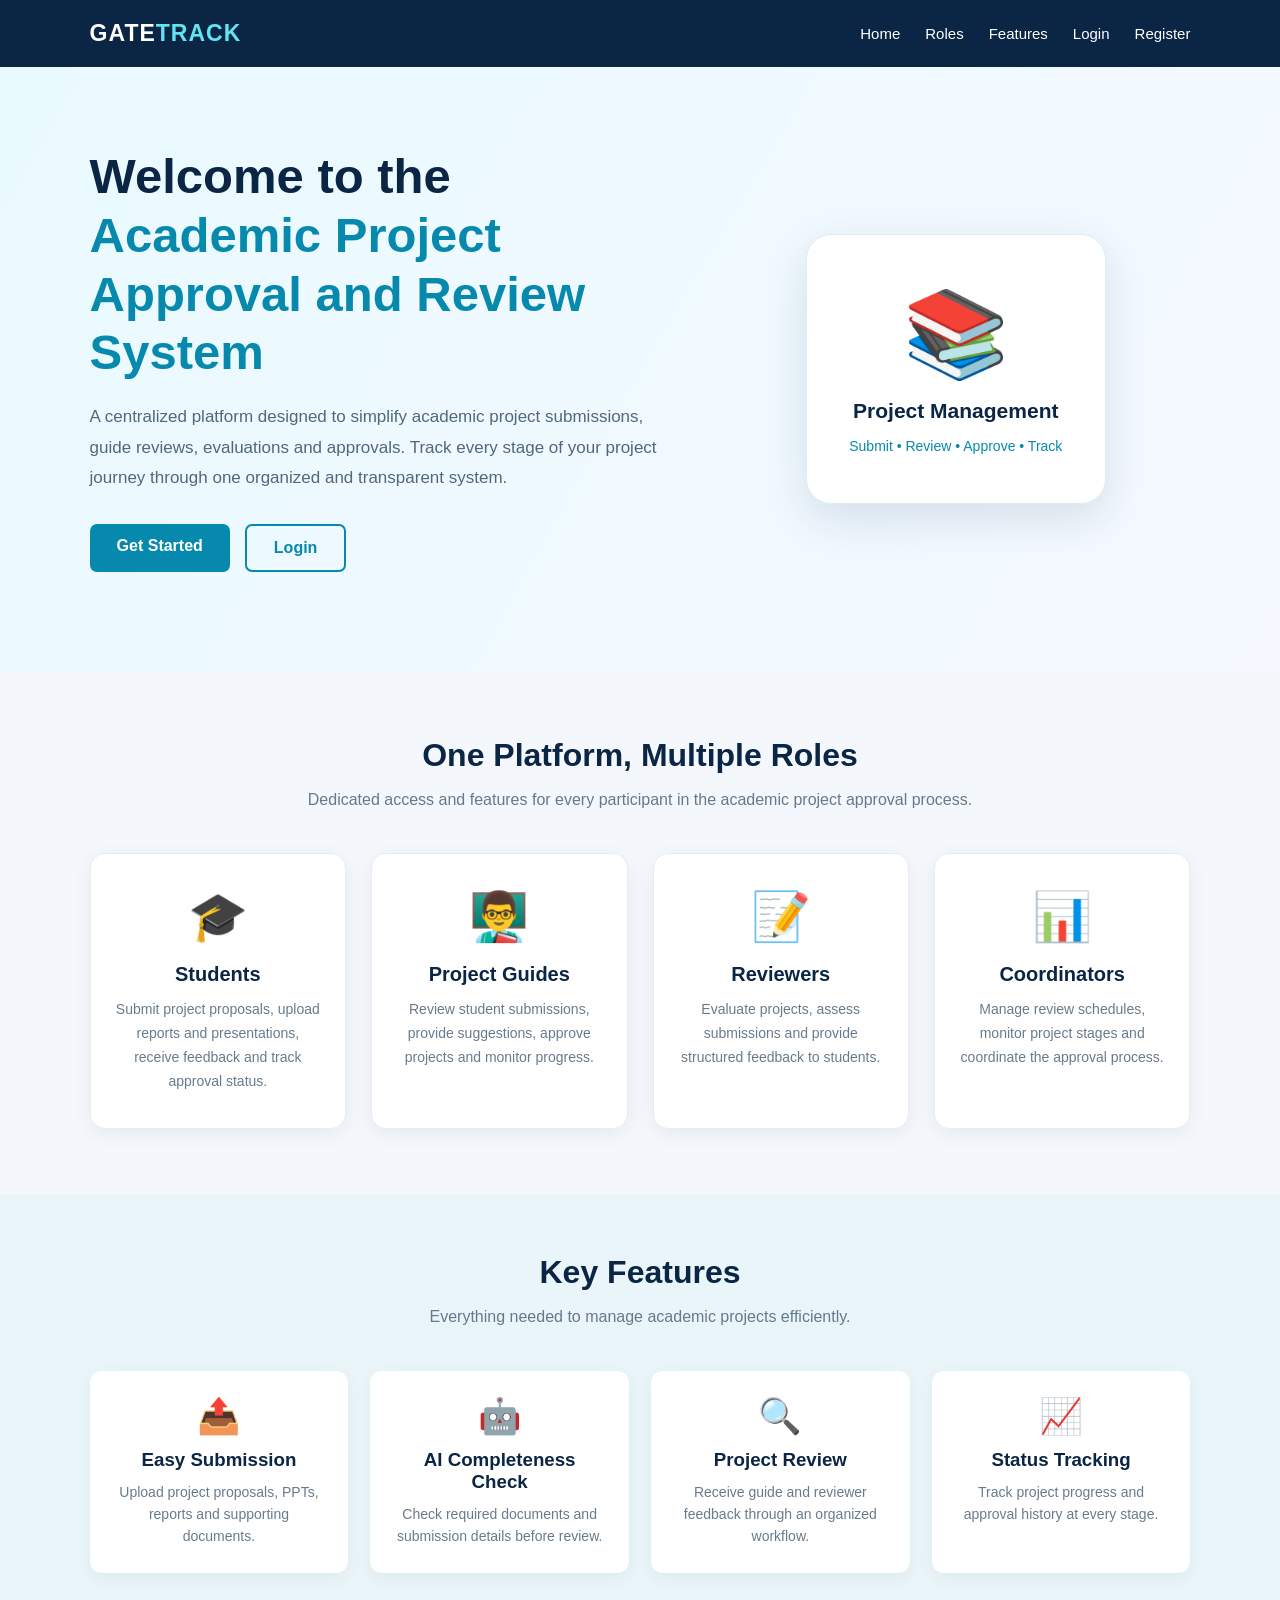
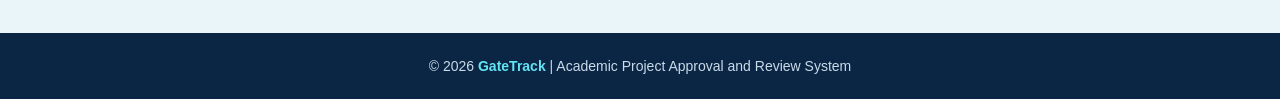
==== index.html @ 1063630a "Add files via upload" ====
<!DOCTYPE html>
<html lang="en">
<head>
  <meta charset="UTF-8">
  <meta name="viewport" content="width=device-width, initial-scale=1.0">
  <title>GateTrack | Academic Project Approval and Review System</title>
 
  <style>
    * {
      margin: 0;
      padding: 0;
      box-sizing: border-box;
    }

    body {
      font-family: "Segoe UI", Arial, sans-serif;
      background: #f4f8fc;
      color: #172b4d;
      overflow-x: hidden;
    }

    /* ================= INTRO SCREEN ================= */

    #intro-screen {
      position: fixed;
      inset: 0;
      z-index: 9999;
      background: linear-gradient(135deg, #071b35, #102f55, #075b78);
      display: flex;
      justify-content: center;
      align-items: center;
      overflow: hidden;
      animation: introExit 1s ease 5.5s forwards;
    }

    .intro-content {
      position: relative;
      z-index: 2;
      text-align: center;
      padding: 25px;
      width: 90%;
      max-width: 900px;
      animation: introAppear 1.2s ease both;
    }

    .intro-icon {
      font-size: 75px;
      margin-bottom: 20px;
      animation: floatIcon 2s ease-in-out infinite;
    }

    .welcome-text {
      color: #8ceaff;
      font-size: 18px;
      letter-spacing: 8px;
      margin-bottom: 18px;
      animation: fadeUp 1s ease both;
    }

  

    .system-name span {
      display: block;
      color: #62e4f3;
      font-size: clamp(22px, 4vw, 42px);
    }

    .intro-subtitle {
      color: #d2e9f7;
      font-size: 16px;
      margin-top: 22px;
      letter-spacing: 1px;
      animation: fadeUp 2s ease both;
    }

    .loading-line {
      width: 230px;
      height: 5px;
      background: rgba(255,255,255,0.2);
      border-radius: 20px;
      margin: 35px auto 15px;
      overflow: hidden;
    }

    .loading-line div {
      height: 100%;
      width: 0;
      background: #62e4f3;
      border-radius: 20px;
      animation: loading 4.5s ease forwards;
    }

    .intro-footer {
      color: #9bbdd2;
      font-size: 12px;
      letter-spacing: 3px;
      margin-top: 15px;
    }

    .animated-lines {
      position: absolute;
      inset: 0;
      overflow: hidden;
    }

    .animated-lines span {
      position: absolute;
      width: 2px;
      height: 150px;
      background: linear-gradient(transparent, #55eaff, transparent);
        .system-name {
      color: white;
      font-size: clamp(28px, 5vw, 52px);
      line-height: 1.3;
      font-weight: 800;
      letter-spacing: 2px;
      animation: titleReveal 1.5s ease both;
    }opacity: 0.5;
      animation: moveLines 5s linear infinite;
    }

    .animated-lines span:nth-child(1) {
      left: 10%;
      animation-delay: 0s;
    }

    .animated-lines span:nth-child(2) {
      left: 30%;
      animation-delay: 1s;
    }

    .animated-lines span:nth-child(3) {
      left: 50%;
      animation-delay: 2s;
    }

    .animated-lines span:nth-child(4) {
      left: 70%;
      animation-delay: 0.5s;
    }

    .animated-lines span:nth-child(5) {
      left: 90%;
      animation-delay: 1.5s;
    }

    /* ================= HOMEPAGE ================= */

    header {
      background: #0b2545;
      color: white;
      padding: 20px 7%;
      display: flex;
      justify-content: space-between;
      align-items: center;
      flex-wrap: wrap;
      gap: 15px;
      box-shadow: 0 4px 15px rgba(0,0,0,0.12);
      animation: fadeDown 1s ease;
    }

    .logo {
      font-size: 23px;
      font-weight: 800;
      letter-spacing: 1px;
    }

    .logo span {
      color: #62e4f3;
    }

    nav {
      display: flex;
      align-items: center;
      gap: 25px;
      flex-wrap: wrap;
    }

    nav a {
      color: white;
      text-decoration: none;
      font-size: 15px;
      transition: 0.3s;
    }

    nav a:hover {
      color: #62e4f3;
    }

    .hero {
      min-height: 490px;
      padding: 80px 7%;
      display: flex;
      align-items: center;
      justify-content: space-between;
      gap: 45px;
      background: linear-gradient(120deg, #e9faff, #f5f9ff);
      flex-wrap: wrap;
    }

    .hero-content {
      flex: 1;
      min-width: 280px;
      animation: fadeUp 1s ease;
    }

    .hero-content h1 {
      font-size: clamp(32px, 5vw, 49px);
      color: #0b2545;
      line-height: 1.2;
      margin-bottom: 20px;
    }

    .hero-content h1 span {
      color: #0789ad;
    }

    .hero-content p {
      color: #52677d;
      font-size: 17px;
      line-height: 1.8;
      max-width: 650px;
      margin-bottom: 30px;
    }

    .hero-buttons {
      display: flex;
      gap: 15px;
      flex-wrap: wrap;
    }

    .btn {
      display: inline-block;
      padding: 13px 27px;
      border-radius: 7px;
      text-decoration: none;
      font-weight: 700;
      transition: 0.3s;
    }

    .btn-primary {
      background: #0789ad;
      color: white;
    }

    .btn-primary:hover {
      background: #056b89;
      transform: translateY(-4px);
      box-shadow: 0 8px 18px rgba(7,137,173,0.25);
    }

    .btn-outline {
      border: 2px solid #0789ad;
      color: #0789ad;
    }

    .btn-outline:hover {
      background: #0789ad;
      color: white;
      transform: translateY(-4px);
    }

    .hero-visual {
      flex: 0.8;
      min-width: 260px;
      display: flex;
      justify-content: center;
      align-items: center;
      animation: floatIcon 4s ease-in-out infinite;
    }

    .visual-card {
      width: 300px;
      height: 270px;
      background: white;
      border-radius: 25px;
      box-shadow: 0 15px 45px rgba(11,37,69,0.12);
      display: flex;
      flex-direction: column;
      justify-content: center;
      align-items: center;
      gap: 15px;
      border: 1px solid #dcecf5;
    }

    .visual-card .big-icon {
      font-size: 85px;
    }

    .visual-card h3 {
      color: #0b2545;
      font-size: 21px;
    }

    .visual-card p {
      color: #0789ad;
      font-size: 14px;
    }

    /* ================= ROLE SECTION ================= */

    .roles-section {
      padding: 65px 7%;
      text-align: center;
    }

    .section-heading {
      font-size: 32px;
      color: #0b2545;
      margin-bottom: 12px;
    }

    .section-description {
      color: #66798c;
      margin-bottom: 40px;
      line-height: 1.7;
    }

    .role-container {
      display: grid;
      grid-template-columns: repeat(auto-fit, minmax(220px, 1fr));
      gap: 25px;
    }

    .role-card {
      background: white;
      padding: 35px 22px;
      border-radius: 15px;
      box-shadow: 0 5px 22px rgba(0,0,0,0.06);
      border: 1px solid #e5edf3;
      transition: 0.35s;
      animation: fadeUp 1s ease both;
    }

    .role-card:hover {
      transform: translateY(-10px);
      box-shadow: 0 15px 30px rgba(7,137,173,0.13);
      border-color: #62d5e8;
    }

    .role-icon {
      font-size: 48px;
      margin-bottom: 18px;
    }

    .role-card h3 {
      color: #0b2545;
      margin-bottom: 12px;
      font-size: 20px;
    }

    .role-card p {
      color: #687b8d;
      font-size: 14px;
      line-height: 1.7;
    }

    /* ================= FEATURES ================= */

    .features-section {
      padding: 60px 7%;
      background: #eaf5fa;
      text-align: center;
    }

    .features-grid {
      display: grid;
      grid-template-columns: repeat(auto-fit, minmax(210px, 1fr));
      gap: 22px;
      margin-top: 35px;
    }

    .feature {
      background: white;
      border-radius: 12px;
      padding: 25px;
      box-shadow: 0 5px 18px rgba(0,0,0,0.05);
      transition: 0.3s;
    }

    .feature:hover {
      transform: translateY(-6px);
    }

    .feature-icon {
      font-size: 35px;
      margin-bottom: 12px;
    }

    .feature h3 {
      color: #0b2545;
      margin-bottom: 10px;
    }

    .feature p {
      color: #687b8d;
      font-size: 14px;
      line-height: 1.6;
    }

    /* ================= FOOTER ================= */

    footer {
      background: #0b2545;
      color: #c9dbe8;
      text-align: center;
      padding: 25px 15px;
      font-size: 14px;
    }

    footer strong {
      color: #62e4f3;
    }

    /* ================= ANIMATIONS ================= */

    @keyframes introAppear {
      from {
        opacity: 0;
        transform: translateY(35px);
      }
      to {
        opacity: 1;
        transform: translateY(0);
      }
    }

    @keyframes titleReveal {
      from {
        opacity: 0;
        transform: scale(0.8);
        letter-spacing: 10px;
      }
      to {
        opacity: 1;
        transform: scale(1);
        letter-spacing: 2px;
      }
    }

    @keyframes fadeUp {
      from {
        opacity: 0;
        transform: translateY(30px);
      }
      to {
        opacity: 1;
        transform: translateY(0);
      }
    }

    @keyframes fadeDown {
      from {
        opacity: 0;
        transform: translateY(-25px);
      }
      to {
        opacity: 1;
        transform: translateY(0);
      }
    }

    @keyframes floatIcon {
      0%, 100% {
        transform: translateY(0);
      }
      50% {
        transform: translateY(-15px);
      }
    }

    @keyframes loading {
      from {
        width: 0;
      }
      to {
        width: 100%;
      }
    }

    @keyframes moveLines {
      0% {
        top: -180px;
        opacity: 0;
      }
      20% {
        opacity: 0.6;
      }
      100% {
        top: 110%;
        opacity: 0;
      }
    }

    @keyframes introExit {
      to {
        opacity: 0;
        visibility: hidden;
        pointer-events: none;
      }
    }

    /* ================= MOBILE ================= */

    @media (max-width: 700px) {
      header {
        justify-content: center;
        text-align: center;
      }

      nav {
        justify-content: center;
        gap: 15px;
      }

      .hero {
        text-align: center;
        justify-content: center;
        padding-top: 55px;
      }

      .hero-buttons {
        justify-content: center;
      }

      .hero-visual {
        width: 100%;
      }

      .visual-card {
        width: 270px;
      }

      .welcome-text {
        letter-spacing: 4px;
      }
    }

    @media (prefers-reduced-motion: reduce) {
      *, *::before, *::after {
        animation-duration: 0.01ms !important;
        animation-iteration-count: 1 !important;
        transition-duration: 0.01ms !important;
      }

      #intro-screen {
        display: none;
      }
    }
  </style>
</head>

<body>

  <!-- ================= ANIMATED INTRO ================= -->

  <div id="intro-screen">
    <div class="animated-lines">
      <span></span>
      <span></span>
      <span></span>
      <span></span>
      <span></span>
    </div>

    <div class="intro-content">
      <div class="intro-icon">🎓</div>

      <h2 class="welcome-text">WELCOME TO</h2>

      <h1 class="system-name">
        ACADEMIC PROJECT
        <span>APPROVAL AND REVIEW SYSTEM</span>
      </h1>

      <p class="intro-subtitle">
        A smarter way to submit, review and manage academic projects.
      </p>

      <div class="loading-line">
        <div></div>
      </div>

      <p class="intro-footer">
        GATETRACK | PROJECT MANAGEMENT PORTAL
      </p>
    </div>
  </div>

  <!-- ================= MAIN HOMEPAGE ================= -->

  <header>
    <div class="logo">
      GATE<span>TRACK</span>
    </div>

    <nav>
      <a href="index.html">Home</a>
      <a href="#roles">Roles</a>
      <a href="#features">Features</a>
      <a href="login.html">Login</a>
      <a href="register.html">Register</a>
    </nav>
  </header>

  <!-- HERO SECTION -->

  <section class="hero">
    <div class="hero-content">

      <h1>
        Welcome to the
        <span>Academic Project Approval and Review System</span>
      </h1>

      <p>
        A centralized platform designed to simplify academic project
        submissions, guide reviews, evaluations and approvals.
        Track every stage of your project journey through one organized
        and transparent system.
      </p>

      <div class="hero-buttons">
        <a href="register.html" class="btn btn-primary">Get Started</a>
        <a href="login.html" class="btn btn-outline">Login</a>
      </div>

      <div id="go" style="margin-top:20px;"></div>
    </div>

    <div class="hero-visual">
      <div class="visual-card">
        <div class="big-icon">📚</div>
        <h3>Project Management</h3>
        <p>Submit • Review • Approve • Track</p>
      </div>
    </div>
  </section>

  <!-- ROLE SECTION -->

  <section class="roles-section" id="roles">

    <h2 class="section-heading">One Platform, Multiple Roles</h2>

    <p class="section-description">
      Dedicated access and features for every participant in the
      academic project approval process.
    </p>

    <div class="role-container">

      <div class="role-card">
        <div class="role-icon">🎓</div>
        <h3>Students</h3>
        <p>
          Submit project proposals, upload reports and presentations,
          receive feedback and track approval status.
        </p>
      </div>

      <div class="role-card">
        <div class="role-icon">👨‍🏫</div>
        <h3>Project Guides</h3>
        <p>
          Review student submissions, provide suggestions,
          approve projects and monitor progress.
        </p>
      </div>

      <div class="role-card">
        <div class="role-icon">📝</div>
        <h3>Reviewers</h3>
        <p>
          Evaluate projects, assess submissions and provide
          structured feedback to students.
        </p>
      </div>

      <div class="role-card">
        <div class="role-icon">📊</div>
        <h3>Coordinators</h3>
        <p>
          Manage review schedules, monitor project stages
          and coordinate the approval process.
        </p>
      </div>

    </div>
  </section>

  <!-- FEATURES SECTION -->

  <section class="features-section" id="features">

    <h2 class="section-heading">Key Features</h2>

    <p class="section-description">
      Everything needed to manage academic projects efficiently.
    </p>

    <div class="features-grid">

      <div class="feature">
        <div class="feature-icon">📤</div>
        <h3>Easy Submission</h3>
        <p>
          Upload project proposals, PPTs, reports and supporting documents.
        </p>
      </div>

      <div class="feature">
        <div class="feature-icon">🤖</div>
        <h3>AI Completeness Check</h3>
        <p>
          Check required documents and submission details before review.
        </p>
      </div>

      <div class="feature">
        <div class="feature-icon">🔍</div>
        <h3>Project Review</h3>
        <p>
          Receive guide and reviewer feedback through an organized workflow.
        </p>
      </div>

      <div class="feature">
        <div class="feature-icon">📈</div>
        <h3>Status Tracking</h3>
        <p>
          Track project progress and approval history at every stage.
        </p>
      </div>

    </div>
  </section>

  <!-- FOOTER -->

  <footer>
    <p>
      © 2026 <strong>GateTrack</strong> |
      Academic Project Approval and Review System
    </p>
  </footer>

  <!-- ================= JAVASCRIPT ================= -->

  <script>
    // Remove the intro after its animation finishes
    window.addEventListener("load", function () {
      setTimeout(function () {
        const intro = document.getElementById("intro-screen");

        if (intro) {
          intro.remove();
        }
      }, 6500);
    });

    // Preserve the existing login-session dashboard link, if available
    try {
      if (typeof user === "function" &&
          typeof HOME !== "undefined" &&
          typeof $ === "function") {

        const u = user();

        if (u) {
          const who = $("who");
          const lo = $("lo");
          const go = $("go");

          if (who) {
            who.textContent = u.name + " · " + u.role;
          }

          if (lo) {
            lo.style.display = "";
          }

          if (go && HOME[u.role]) {
            go.innerHTML =
              '<a class="btn btn-primary" href="' +
              HOME[u.role] +
              '">Open my dashboard</a>';
          }
        }
      }
    } catch (error) {
      console.log("Homepage session check:", error.message);
    }
  </script>

</body>
</html>
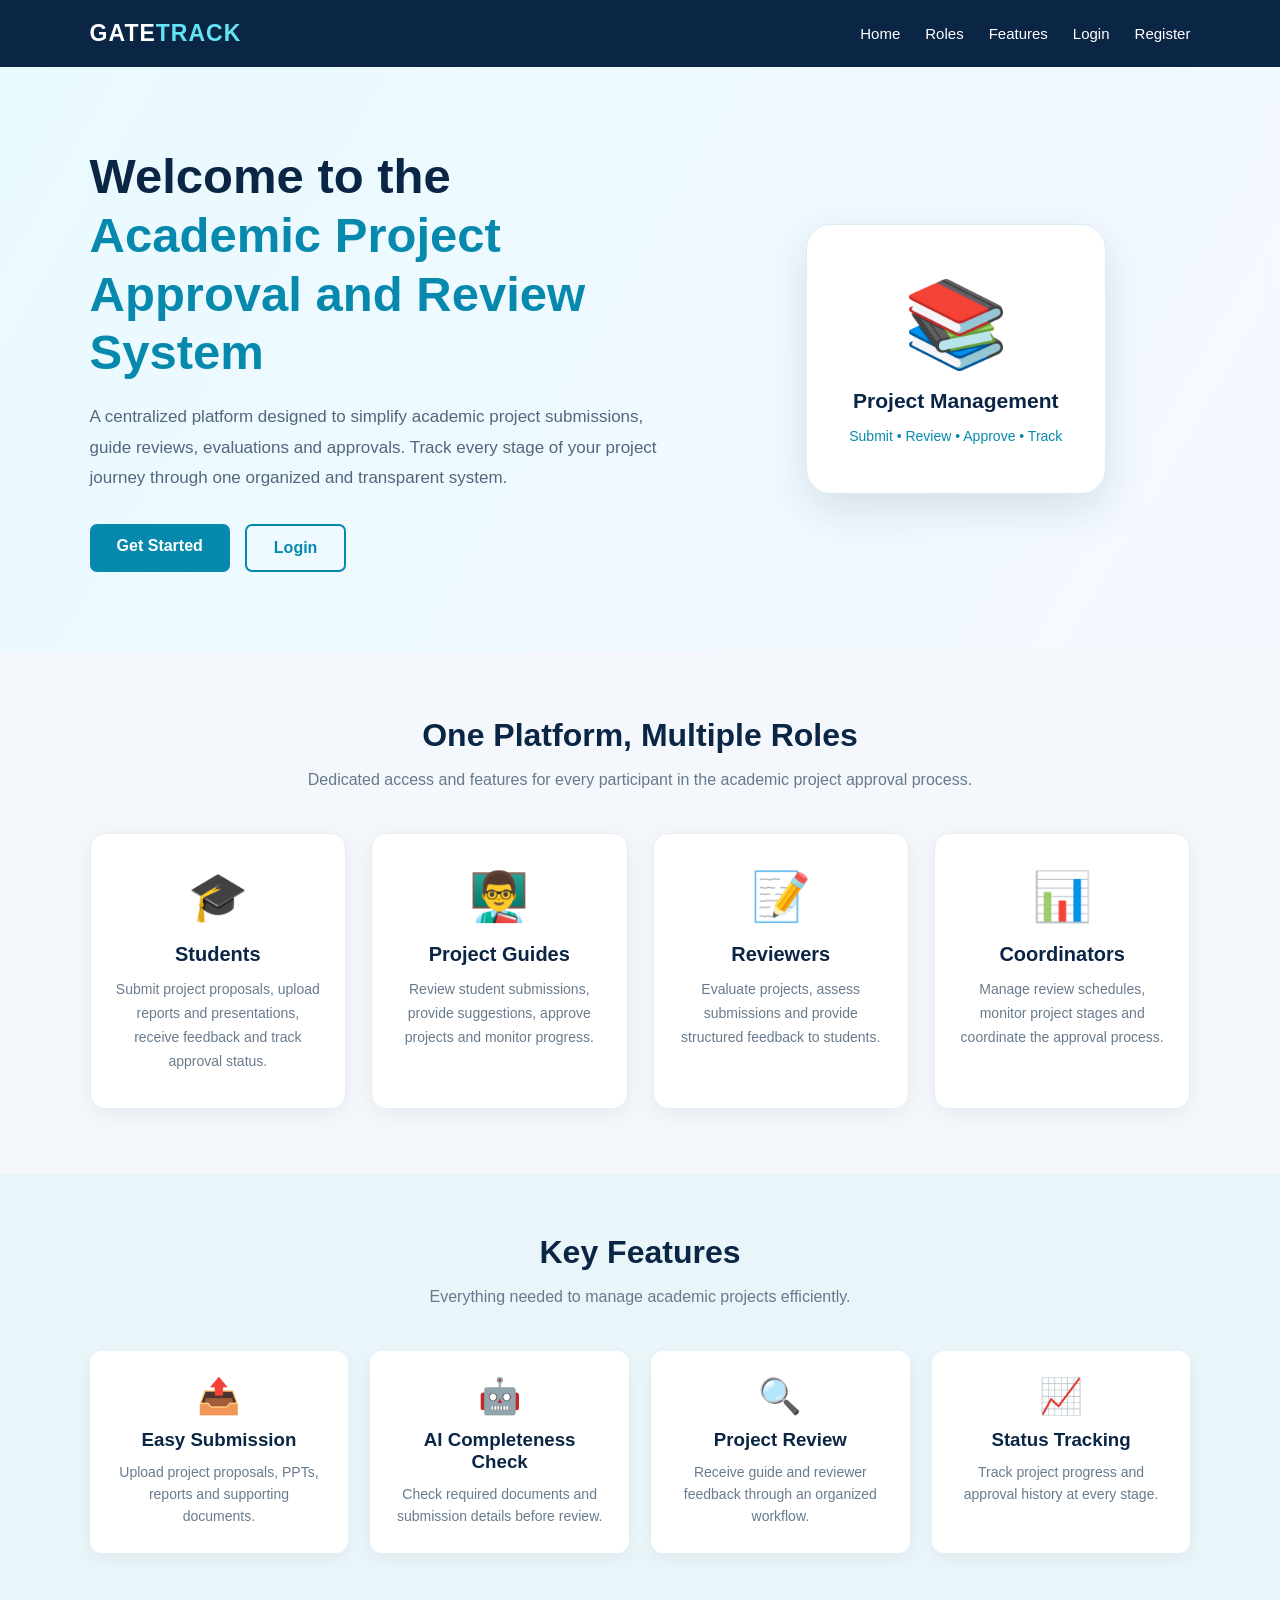
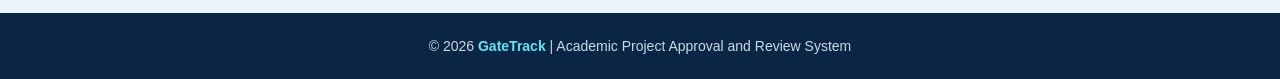
==== commit 7990218b: "Update index.html" ====
--- a/index.html
+++ b/index.html
@@ -4,8 +4,9 @@
 <head>
   <meta charset="UTF-8">
   <meta name="viewport" content="width=device-width, initial-scale=1.0">
+
   <title>GateTrack | Academic Project Approval and Review System</title>
- 
+
   <style>
     * {
       margin: 0;
@@ -58,7 +59,14 @@
       animation: fadeUp 1s ease both;
     }
 
-  
+    .system-name {
+      color: white;
+      font-size: clamp(28px, 5vw, 52px);
+      line-height: 1.3;
+      font-weight: 800;
+      letter-spacing: 2px;
+      animation: titleReveal 1.5s ease both;
+    }
 
     .system-name span {
       display: block;
@@ -109,14 +117,7 @@
       width: 2px;
       height: 150px;
       background: linear-gradient(transparent, #55eaff, transparent);
-        .system-name {
-      color: white;
-      font-size: clamp(28px, 5vw, 52px);
-      line-height: 1.3;
-      font-weight: 800;
-      letter-spacing: 2px;
-      animation: titleReveal 1.5s ease both;
-    }opacity: 0.5;
+      opacity: 0.5;
       animation: moveLines 5s linear infinite;
     }
 
@@ -145,7 +146,7 @@
       animation-delay: 1.5s;
     }
 
-    /* ================= HOMEPAGE ================= */
+    /* ================= HOMEPAGE HEADER ================= */
 
     header {
       background: #0b2545;
@@ -187,6 +188,8 @@
     nav a:hover {
       color: #62e4f3;
     }
+
+    /* ================= HERO SECTION ================= */
 
     .hero {
       min-height: 490px;
@@ -356,7 +359,7 @@
       line-height: 1.7;
     }
 
-    /* ================= FEATURES ================= */
+    /* ================= FEATURES SECTION ================= */
 
     .features-section {
       padding: 60px 7%;
@@ -420,6 +423,7 @@
         opacity: 0;
         transform: translateY(35px);
       }
+
       to {
         opacity: 1;
         transform: translateY(0);
@@ -432,6 +436,7 @@
         transform: scale(0.8);
         letter-spacing: 10px;
       }
+
       to {
         opacity: 1;
         transform: scale(1);
@@ -444,6 +449,7 @@
         opacity: 0;
         transform: translateY(30px);
       }
+
       to {
         opacity: 1;
         transform: translateY(0);
@@ -455,6 +461,7 @@
         opacity: 0;
         transform: translateY(-25px);
       }
+
       to {
         opacity: 1;
         transform: translateY(0);
@@ -465,6 +472,7 @@
       0%, 100% {
         transform: translateY(0);
       }
+
       50% {
         transform: translateY(-15px);
       }
@@ -474,6 +482,7 @@
       from {
         width: 0;
       }
+
       to {
         width: 100%;
       }
@@ -484,9 +493,11 @@
         top: -180px;
         opacity: 0;
       }
+
       20% {
         opacity: 0.6;
       }
+
       100% {
         top: 110%;
         opacity: 0;
@@ -501,9 +512,10 @@
       }
     }
 
-    /* ================= MOBILE ================= */
+    /* ================= MOBILE RESPONSIVENESS ================= */
 
     @media (max-width: 700px) {
+
       header {
         justify-content: center;
         text-align: center;
@@ -538,6 +550,7 @@
     }
 
     @media (prefers-reduced-motion: reduce) {
+
       *, *::before, *::after {
         animation-duration: 0.01ms !important;
         animation-iteration-count: 1 !important;
@@ -548,6 +561,7 @@
         display: none;
       }
     }
+
   </style>
 </head>
 
@@ -556,6 +570,7 @@
   <!-- ================= ANIMATED INTRO ================= -->
 
   <div id="intro-screen">
+
     <div class="animated-lines">
       <span></span>
       <span></span>
@@ -565,6 +580,7 @@
     </div>
 
     <div class="intro-content">
+
       <div class="intro-icon">🎓</div>
 
       <h2 class="welcome-text">WELCOME TO</h2>
@@ -585,12 +601,14 @@
       <p class="intro-footer">
         GATETRACK | PROJECT MANAGEMENT PORTAL
       </p>
+
     </div>
   </div>
 
   <!-- ================= MAIN HOMEPAGE ================= -->
 
   <header>
+
     <div class="logo">
       GATE<span>TRACK</span>
     </div>
@@ -602,11 +620,13 @@
       <a href="login.html">Login</a>
       <a href="register.html">Register</a>
     </nav>
+
   </header>
 
-  <!-- HERO SECTION -->
+  <!-- ================= HERO SECTION ================= -->
 
   <section class="hero">
+
     <div class="hero-content">
 
       <h1>
@@ -622,27 +642,42 @@
       </p>
 
       <div class="hero-buttons">
-        <a href="register.html" class="btn btn-primary">Get Started</a>
-        <a href="login.html" class="btn btn-outline">Login</a>
-      </div>
-
-      <div id="go" style="margin-top:20px;"></div>
+
+        <a href="register.html" class="btn btn-primary">
+          Get Started
+        </a>
+
+        <a href="login.html" class="btn btn-outline">
+          Login
+        </a>
+
+      </div>
+
     </div>
 
     <div class="hero-visual">
+
       <div class="visual-card">
+
         <div class="big-icon">📚</div>
+
         <h3>Project Management</h3>
+
         <p>Submit • Review • Approve • Track</p>
-      </div>
+
+      </div>
+
     </div>
+
   </section>
 
-  <!-- ROLE SECTION -->
+  <!-- ================= ROLE SECTION ================= -->
 
   <section class="roles-section" id="roles">
 
-    <h2 class="section-heading">One Platform, Multiple Roles</h2>
+    <h2 class="section-heading">
+      One Platform, Multiple Roles
+    </h2>
 
     <p class="section-description">
       Dedicated access and features for every participant in the
@@ -652,49 +687,68 @@
     <div class="role-container">
 
       <div class="role-card">
+
         <div class="role-icon">🎓</div>
+
         <h3>Students</h3>
+
         <p>
           Submit project proposals, upload reports and presentations,
           receive feedback and track approval status.
         </p>
+
       </div>
 
       <div class="role-card">
+
         <div class="role-icon">👨‍🏫</div>
+
         <h3>Project Guides</h3>
+
         <p>
           Review student submissions, provide suggestions,
           approve projects and monitor progress.
         </p>
+
       </div>
 
       <div class="role-card">
+
         <div class="role-icon">📝</div>
+
         <h3>Reviewers</h3>
+
         <p>
           Evaluate projects, assess submissions and provide
           structured feedback to students.
         </p>
+
       </div>
 
       <div class="role-card">
+
         <div class="role-icon">📊</div>
+
         <h3>Coordinators</h3>
+
         <p>
           Manage review schedules, monitor project stages
           and coordinate the approval process.
         </p>
+
       </div>
 
     </div>
+
   </section>
 
-  <!-- FEATURES SECTION -->
+  <!-- ================= FEATURES SECTION ================= -->
 
   <section class="features-section" id="features">
 
-    <h2 class="section-heading">Key Features</h2>
+    <h2 class="section-heading">
+      Key Features
+    </h2>
 
     <p class="section-description">
       Everything needed to manage academic projects efficiently.
@@ -703,95 +757,88 @@
     <div class="features-grid">
 
       <div class="feature">
+
         <div class="feature-icon">📤</div>
+
         <h3>Easy Submission</h3>
+
         <p>
           Upload project proposals, PPTs, reports and supporting documents.
         </p>
+
       </div>
 
       <div class="feature">
+
         <div class="feature-icon">🤖</div>
+
         <h3>AI Completeness Check</h3>
+
         <p>
           Check required documents and submission details before review.
         </p>
+
       </div>
 
       <div class="feature">
+
         <div class="feature-icon">🔍</div>
+
         <h3>Project Review</h3>
+
         <p>
           Receive guide and reviewer feedback through an organized workflow.
         </p>
+
       </div>
 
       <div class="feature">
+
         <div class="feature-icon">📈</div>
+
         <h3>Status Tracking</h3>
+
         <p>
           Track project progress and approval history at every stage.
         </p>
+
       </div>
 
     </div>
+
   </section>
 
-  <!-- FOOTER -->
+  <!-- ================= FOOTER ================= -->
 
   <footer>
+
     <p>
       © 2026 <strong>GateTrack</strong> |
       Academic Project Approval and Review System
     </p>
+
   </footer>
 
   <!-- ================= JAVASCRIPT ================= -->
 
   <script>
-    // Remove the intro after its animation finishes
+
+    // Remove the animated intro after it finishes
+
     window.addEventListener("load", function () {
+
       setTimeout(function () {
+
         const intro = document.getElementById("intro-screen");
 
         if (intro) {
           intro.remove();
         }
+
       }, 6500);
+
     });
 
-    // Preserve the existing login-session dashboard link, if available
-    try {
-      if (typeof user === "function" &&
-          typeof HOME !== "undefined" &&
-          typeof $ === "function") {
-
-        const u = user();
-
-        if (u) {
-          const who = $("who");
-          const lo = $("lo");
-          const go = $("go");
-
-          if (who) {
-            who.textContent = u.name + " · " + u.role;
-          }
-
-          if (lo) {
-            lo.style.display = "";
-          }
-
-          if (go && HOME[u.role]) {
-            go.innerHTML =
-              '<a class="btn btn-primary" href="' +
-              HOME[u.role] +
-              '">Open my dashboard</a>';
-          }
-        }
-      }
-    } catch (error) {
-      console.log("Homepage session check:", error.message);
-    }
   </script>
 
 </body>
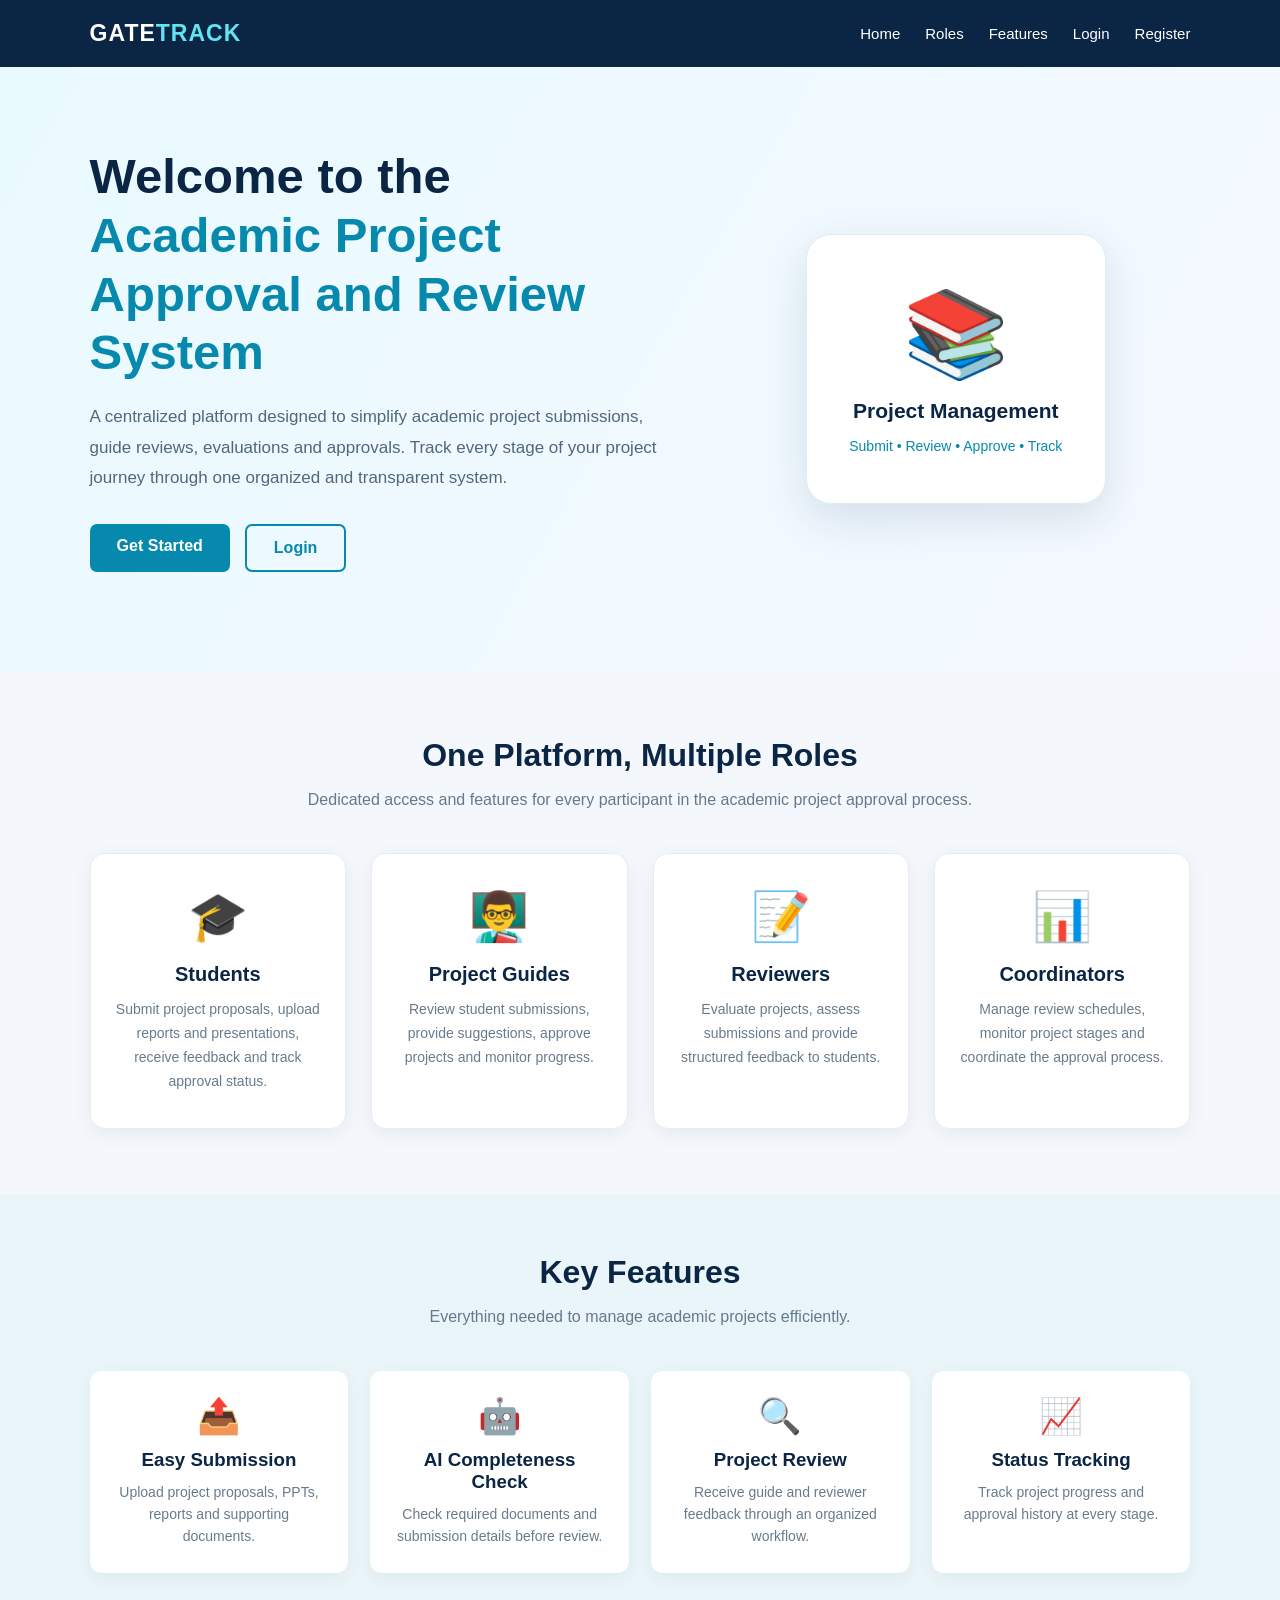
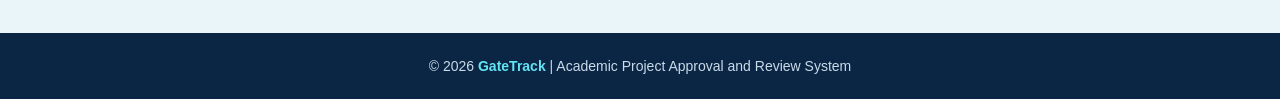
==== commit c80fa172: "Update index.html" ====
--- a/index.html
+++ b/index.html
@@ -4,9 +4,8 @@
 <head>
   <meta charset="UTF-8">
   <meta name="viewport" content="width=device-width, initial-scale=1.0">
-
   <title>GateTrack | Academic Project Approval and Review System</title>
-
+ 
   <style>
     * {
       margin: 0;
@@ -59,14 +58,7 @@
       animation: fadeUp 1s ease both;
     }
 
-    .system-name {
-      color: white;
-      font-size: clamp(28px, 5vw, 52px);
-      line-height: 1.3;
-      font-weight: 800;
-      letter-spacing: 2px;
-      animation: titleReveal 1.5s ease both;
-    }
+  
 
     .system-name span {
       display: block;
@@ -117,7 +109,14 @@
       width: 2px;
       height: 150px;
       background: linear-gradient(transparent, #55eaff, transparent);
-      opacity: 0.5;
+        .system-name {
+      color: white;
+      font-size: clamp(28px, 5vw, 52px);
+      line-height: 1.3;
+      font-weight: 800;
+      letter-spacing: 2px;
+      animation: titleReveal 1.5s ease both;
+    }opacity: 0.5;
       animation: moveLines 5s linear infinite;
     }
 
@@ -146,7 +145,7 @@
       animation-delay: 1.5s;
     }
 
-    /* ================= HOMEPAGE HEADER ================= */
+    /* ================= HOMEPAGE ================= */
 
     header {
       background: #0b2545;
@@ -188,8 +187,6 @@
     nav a:hover {
       color: #62e4f3;
     }
-
-    /* ================= HERO SECTION ================= */
 
     .hero {
       min-height: 490px;
@@ -359,7 +356,7 @@
       line-height: 1.7;
     }
 
-    /* ================= FEATURES SECTION ================= */
+    /* ================= FEATURES ================= */
 
     .features-section {
       padding: 60px 7%;
@@ -423,7 +420,6 @@
         opacity: 0;
         transform: translateY(35px);
       }
-
       to {
         opacity: 1;
         transform: translateY(0);
@@ -436,7 +432,6 @@
         transform: scale(0.8);
         letter-spacing: 10px;
       }
-
       to {
         opacity: 1;
         transform: scale(1);
@@ -449,7 +444,6 @@
         opacity: 0;
         transform: translateY(30px);
       }
-
       to {
         opacity: 1;
         transform: translateY(0);
@@ -461,7 +455,6 @@
         opacity: 0;
         transform: translateY(-25px);
       }
-
       to {
         opacity: 1;
         transform: translateY(0);
@@ -472,7 +465,6 @@
       0%, 100% {
         transform: translateY(0);
       }
-
       50% {
         transform: translateY(-15px);
       }
@@ -482,7 +474,6 @@
       from {
         width: 0;
       }
-
       to {
         width: 100%;
       }
@@ -493,11 +484,9 @@
         top: -180px;
         opacity: 0;
       }
-
       20% {
         opacity: 0.6;
       }
-
       100% {
         top: 110%;
         opacity: 0;
@@ -512,10 +501,9 @@
       }
     }
 
-    /* ================= MOBILE RESPONSIVENESS ================= */
+    /* ================= MOBILE ================= */
 
     @media (max-width: 700px) {
-
       header {
         justify-content: center;
         text-align: center;
@@ -550,7 +538,6 @@
     }
 
     @media (prefers-reduced-motion: reduce) {
-
       *, *::before, *::after {
         animation-duration: 0.01ms !important;
         animation-iteration-count: 1 !important;
@@ -561,7 +548,6 @@
         display: none;
       }
     }
-
   </style>
 </head>
 
@@ -570,7 +556,6 @@
   <!-- ================= ANIMATED INTRO ================= -->
 
   <div id="intro-screen">
-
     <div class="animated-lines">
       <span></span>
       <span></span>
@@ -580,7 +565,6 @@
     </div>
 
     <div class="intro-content">
-
       <div class="intro-icon">🎓</div>
 
       <h2 class="welcome-text">WELCOME TO</h2>
@@ -601,14 +585,12 @@
       <p class="intro-footer">
         GATETRACK | PROJECT MANAGEMENT PORTAL
       </p>
-
     </div>
   </div>
 
   <!-- ================= MAIN HOMEPAGE ================= -->
 
   <header>
-
     <div class="logo">
       GATE<span>TRACK</span>
     </div>
@@ -620,13 +602,11 @@
       <a href="login.html">Login</a>
       <a href="register.html">Register</a>
     </nav>
-
   </header>
 
-  <!-- ================= HERO SECTION ================= -->
+  <!-- HERO SECTION -->
 
   <section class="hero">
-
     <div class="hero-content">
 
       <h1>
@@ -642,42 +622,27 @@
       </p>
 
       <div class="hero-buttons">
-
-        <a href="register.html" class="btn btn-primary">
-          Get Started
-        </a>
-
-        <a href="login.html" class="btn btn-outline">
-          Login
-        </a>
-
-      </div>
-
+        <a href="register.html" class="btn btn-primary">Get Started</a>
+        <a href="login.html" class="btn btn-outline">Login</a>
+      </div>
+
+      <div id="go" style="margin-top:20px;"></div>
     </div>
 
     <div class="hero-visual">
-
       <div class="visual-card">
-
         <div class="big-icon">📚</div>
-
         <h3>Project Management</h3>
-
         <p>Submit • Review • Approve • Track</p>
-
-      </div>
-
+      </div>
     </div>
-
   </section>
 
-  <!-- ================= ROLE SECTION ================= -->
+  <!-- ROLE SECTION -->
 
   <section class="roles-section" id="roles">
 
-    <h2 class="section-heading">
-      One Platform, Multiple Roles
-    </h2>
+    <h2 class="section-heading">One Platform, Multiple Roles</h2>
 
     <p class="section-description">
       Dedicated access and features for every participant in the
@@ -687,68 +652,49 @@
     <div class="role-container">
 
       <div class="role-card">
-
         <div class="role-icon">🎓</div>
-
         <h3>Students</h3>
-
         <p>
           Submit project proposals, upload reports and presentations,
           receive feedback and track approval status.
         </p>
-
       </div>
 
       <div class="role-card">
-
         <div class="role-icon">👨‍🏫</div>
-
         <h3>Project Guides</h3>
-
         <p>
           Review student submissions, provide suggestions,
           approve projects and monitor progress.
         </p>
-
       </div>
 
       <div class="role-card">
-
         <div class="role-icon">📝</div>
-
         <h3>Reviewers</h3>
-
         <p>
           Evaluate projects, assess submissions and provide
           structured feedback to students.
         </p>
-
       </div>
 
       <div class="role-card">
-
         <div class="role-icon">📊</div>
-
         <h3>Coordinators</h3>
-
         <p>
           Manage review schedules, monitor project stages
           and coordinate the approval process.
         </p>
-
       </div>
 
     </div>
-
   </section>
 
-  <!-- ================= FEATURES SECTION ================= -->
+  <!-- FEATURES SECTION -->
 
   <section class="features-section" id="features">
 
-    <h2 class="section-heading">
-      Key Features
-    </h2>
+    <h2 class="section-heading">Key Features</h2>
 
     <p class="section-description">
       Everything needed to manage academic projects efficiently.
@@ -757,88 +703,95 @@
     <div class="features-grid">
 
       <div class="feature">
-
         <div class="feature-icon">📤</div>
-
         <h3>Easy Submission</h3>
-
         <p>
           Upload project proposals, PPTs, reports and supporting documents.
         </p>
-
       </div>
 
       <div class="feature">
-
         <div class="feature-icon">🤖</div>
-
         <h3>AI Completeness Check</h3>
-
         <p>
           Check required documents and submission details before review.
         </p>
-
       </div>
 
       <div class="feature">
-
         <div class="feature-icon">🔍</div>
-
         <h3>Project Review</h3>
-
         <p>
           Receive guide and reviewer feedback through an organized workflow.
         </p>
-
       </div>
 
       <div class="feature">
-
         <div class="feature-icon">📈</div>
-
         <h3>Status Tracking</h3>
-
         <p>
           Track project progress and approval history at every stage.
         </p>
-
       </div>
 
     </div>
-
   </section>
 
-  <!-- ================= FOOTER ================= -->
+  <!-- FOOTER -->
 
   <footer>
-
     <p>
       © 2026 <strong>GateTrack</strong> |
       Academic Project Approval and Review System
     </p>
-
   </footer>
 
   <!-- ================= JAVASCRIPT ================= -->
 
   <script>
-
-    // Remove the animated intro after it finishes
-
+    // Remove the intro after its animation finishes
     window.addEventListener("load", function () {
-
       setTimeout(function () {
-
         const intro = document.getElementById("intro-screen");
 
         if (intro) {
           intro.remove();
         }
-
       }, 6500);
-
     });
 
+    // Preserve the existing login-session dashboard link, if available
+    try {
+      if (typeof user === "function" &&
+          typeof HOME !== "undefined" &&
+          typeof $ === "function") {
+
+        const u = user();
+
+        if (u) {
+          const who = $("who");
+          const lo = $("lo");
+          const go = $("go");
+
+          if (who) {
+            who.textContent = u.name + " · " + u.role;
+          }
+
+          if (lo) {
+            lo.style.display = "";
+          }
+
+          if (go && HOME[u.role]) {
+            go.innerHTML =
+              '<a class="btn btn-primary" href="' +
+              HOME[u.role] +
+              '">Open my dashboard</a>';
+          }
+        }
+      }
+    } catch (error) {
+      console.log("Homepage session check:", error.message);
+    }
   </script>
 
 </body>
